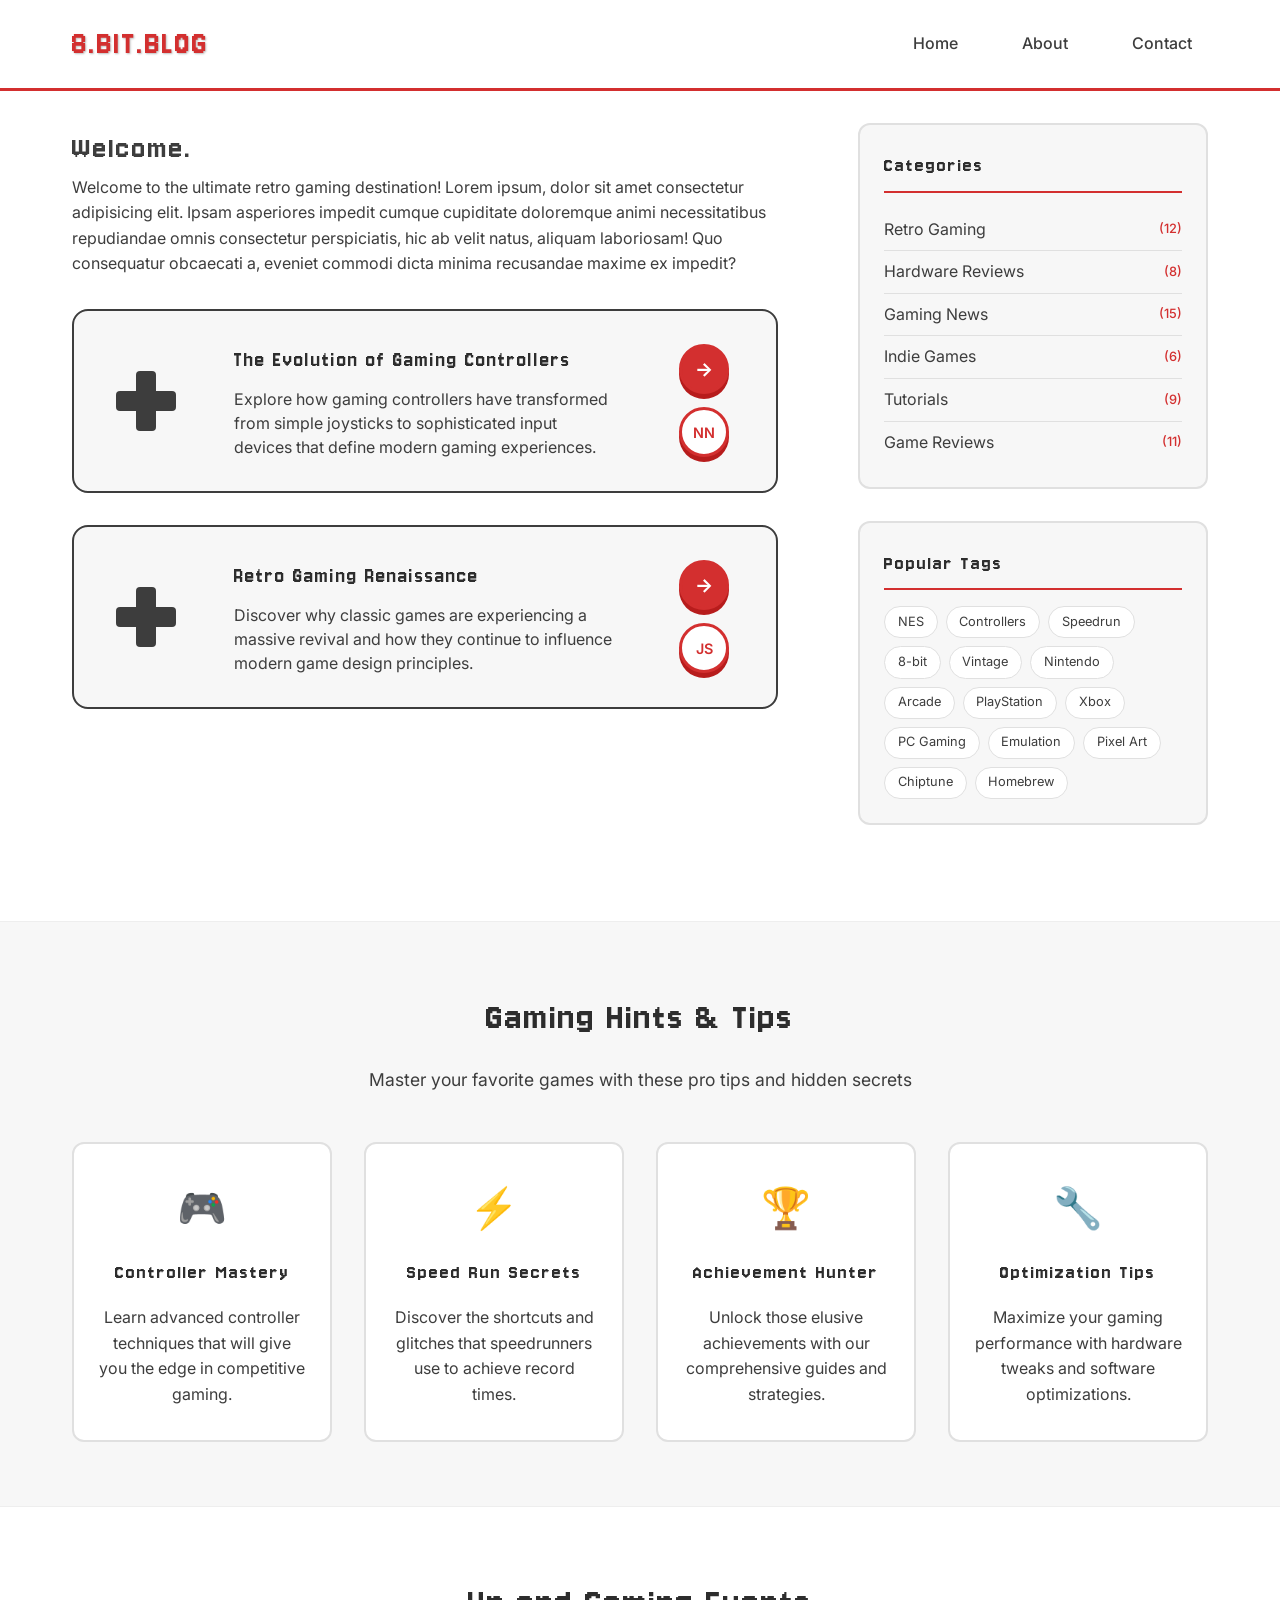
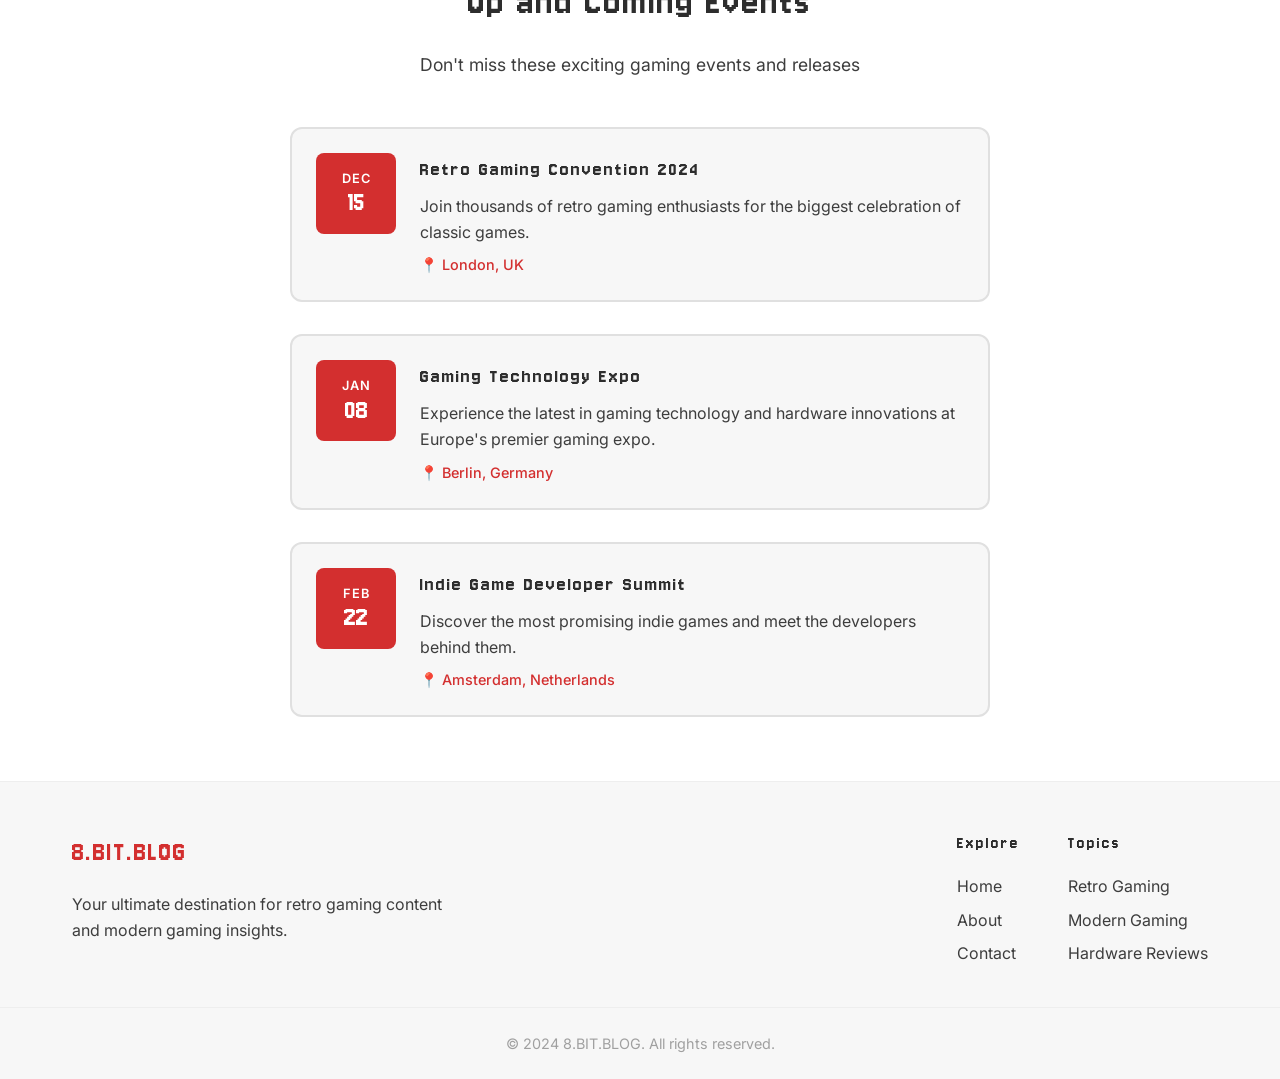
==== index.html @ 05df4719 "add initial website structure and pages" ====
<html lang="en">
  <head>
    <meta charset="UTF-8" />
    <meta name="viewport" content="width=device-width, initial-scale=1.0" />
    <title>8.BIT.BLOG - Nostalgic Gaming Experience</title>
    <link rel="stylesheet" href="assets/styles.css" />
  </head>
  <body>
    <nav class="navbar">
      <div class="nav-container">
        <a href="index.html" class="nav-logo">8.BIT.BLOG</a>
        <ul class="nav-links">
          <li><a href="index.html">Home</a></li>
          <li><a href="about.html">About</a></li>
          <li><a href="contact.html">Contact</a></li>
        </ul>
      </div>
    </nav>

    <div class="content">
      <div class="main-layout">
        <!-- Left Column - Blog Content -->
        <div class="blog-section">
          <h1>Welcome.</h1>
          <p>
            Welcome to the ultimate retro gaming destination! Lorem ipsum, dolor
            sit amet consectetur adipisicing elit. Ipsam asperiores impedit
            cumque cupiditate doloremque animi necessitatibus repudiandae omnis
            consectetur perspiciatis, hic ab velit natus, aliquam laboriosam!
            Quo consequatur obcaecati a, eveniet commodi dicta minima recusandae
            maxime ex impedit?
          </p>

          <!-- NES Gamepad Card Template -->
          <div class="gamepad-card">
            <div class="card-left">
              <div class="dpad">
                <div class="dpad-vertical"></div>
                <div class="dpad-horizontal"></div>
              </div>
            </div>

            <div class="card-content">
              <h3>The Evolution of Gaming Controllers</h3>
              <p>
                Explore how gaming controllers have transformed from simple
                joysticks to sophisticated input devices that define modern
                gaming experiences.
              </p>
            </div>

            <div class="card-right">
              <div class="action-buttons">
                <button class="action-btn read-more" title="Read More">
                  <span class="arrow">→</span>
                </button>
                <button class="action-btn author-btn" title="Author">
                  <span class="initials">NN</span>
                </button>
              </div>
            </div>
          </div>

          <!-- Second Card -->
          <div class="gamepad-card">
            <div class="card-left">
              <div class="dpad">
                <div class="dpad-vertical"></div>
                <div class="dpad-horizontal"></div>
              </div>
            </div>

            <div class="card-content">
              <h3>Retro Gaming Renaissance</h3>
              <p>
                Discover why classic games are experiencing a massive revival
                and how they continue to influence modern game design
                principles.
              </p>
            </div>

            <div class="card-right">
              <div class="action-buttons">
                <button class="action-btn read-more" title="Read More">
                  <span class="arrow">→</span>
                </button>
                <button class="action-btn author-btn" title="Author">
                  <span class="initials">JS</span>
                </button>
              </div>
            </div>
          </div>
        </div>
        <!-- End of Left Column -->

        <!-- Right Column - Tags and Categories -->
        <div class="sidebar-section">
          <!-- Categories -->
          <div class="sidebar-widget">
            <h3>Categories</h3>
            <ul class="category-list">
              <li><a href="#" class="category-item">Retro Gaming <span class="count">(12)</span></a></li>
              <li><a href="#" class="category-item">Hardware Reviews <span class="count">(8)</span></a></li>
              <li><a href="#" class="category-item">Gaming News <span class="count">(15)</span></a></li>
              <li><a href="#" class="category-item">Indie Games <span class="count">(6)</span></a></li>
              <li><a href="#" class="category-item">Tutorials <span class="count">(9)</span></a></li>
              <li><a href="#" class="category-item">Game Reviews <span class="count">(11)</span></a></li>
            </ul>
          </div>

          <!-- Tags -->
          <div class="sidebar-widget">
            <h3>Popular Tags</h3>
            <div class="tag-cloud">
              <a href="#" class="tag">NES</a>
              <a href="#" class="tag">Controllers</a>
              <a href="#" class="tag">Speedrun</a>
              <a href="#" class="tag">8-bit</a>
              <a href="#" class="tag">Vintage</a>
              <a href="#" class="tag">Nintendo</a>
              <a href="#" class="tag">Arcade</a>
              <a href="#" class="tag">PlayStation</a>
              <a href="#" class="tag">Xbox</a>
              <a href="#" class="tag">PC Gaming</a>
              <a href="#" class="tag">Emulation</a>
              <a href="#" class="tag">Pixel Art</a>
              <a href="#" class="tag">Chiptune</a>
              <a href="#" class="tag">Homebrew</a>
            </div>
          </div>

        </div>
      </div>
    </div>

    <!-- Gaming Hints Section - Full Width -->
    <div class="hints-section">
      <div class="hints-container">
        <h2>Gaming Hints & Tips</h2>
        <p class="hints-subtitle">
          Master your favorite games with these pro tips and hidden secrets
        </p>

        <div class="hints-grid">
          <div class="hint-card">
            <div class="hint-icon">🎮</div>
            <h3>Controller Mastery</h3>
            <p>
              Learn advanced controller techniques that will give you the edge
              in competitive gaming.
            </p>
          </div>

          <div class="hint-card">
            <div class="hint-icon">⚡</div>
            <h3>Speed Run Secrets</h3>
            <p>
              Discover the shortcuts and glitches that speedrunners use to
              achieve record times.
            </p>
          </div>

          <div class="hint-card">
            <div class="hint-icon">🏆</div>
            <h3>Achievement Hunter</h3>
            <p>
              Unlock those elusive achievements with our comprehensive guides
              and strategies.
            </p>
          </div>

          <div class="hint-card">
            <div class="hint-icon">🔧</div>
            <h3>Optimization Tips</h3>
            <p>
              Maximize your gaming performance with hardware tweaks and software
              optimizations.
            </p>
          </div>
        </div>
      </div>
    </div>

    <!-- Up and Coming Events Section -->
    <div class="events-section">
      <div class="events-container">
        <h2>Up and Coming Events</h2>
        <p class="events-subtitle">Don't miss these exciting gaming events and releases</p>
        
        <div class="events-timeline">
          <div class="event-item">
            <div class="event-date">
              <span class="month">DEC</span>
              <span class="day">15</span>
            </div>
            <div class="event-content">
              <h3>Retro Gaming Convention 2024</h3>
              <p>Join thousands of retro gaming enthusiasts for the biggest celebration of classic games.</p>
              <span class="event-location">📍 London, UK</span>
            </div>
          </div>
          
          <div class="event-item">
            <div class="event-date">
              <span class="month">JAN</span>
              <span class="day">08</span>
            </div>
            <div class="event-content">
              <h3>Gaming Technology Expo</h3>
              <p>Experience the latest in gaming technology and hardware innovations at Europe's premier gaming expo.</p>
              <span class="event-location">📍 Berlin, Germany</span>
            </div>
          </div>
          
          <div class="event-item">
            <div class="event-date">
              <span class="month">FEB</span>
              <span class="day">22</span>
            </div>
            <div class="event-content">
              <h3>Indie Game Developer Summit</h3>
              <p>Discover the most promising indie games and meet the developers behind them.</p>
              <span class="event-location">📍 Amsterdam, Netherlands</span>
            </div>
          </div>
        </div>
      </div>
    </div>

    <footer class="footer">
      <div class="footer-container">
        <div class="footer-brand">
          <h3>8.BIT.BLOG</h3>
          <p>
            Your ultimate destination for retro gaming content and modern gaming
            insights.
          </p>
        </div>

        <div class="footer-links">
          <div class="footer-section">
            <h4>Explore</h4>
            <ul>
              <li><a href="index.html">Home</a></li>
              <li><a href="about.html">About</a></li>
              <li><a href="contact.html">Contact</a></li>
            </ul>
          </div>

          <div class="footer-section">
            <h4>Topics</h4>
            <ul>
              <li><a href="#">Retro Gaming</a></li>
              <li><a href="#">Modern Gaming</a></li>
              <li><a href="#">Hardware Reviews</a></li>
            </ul>
          </div>
        </div>
      </div>

      <div class="footer-bottom">
        <p>&copy; 2024 8.BIT.BLOG. All rights reserved.</p>
      </div>
    </footer>
  </body>
</html>
---- assets/styles.css ----
/* Import fonts from Google Fonts */
@import url("https://fonts.googleapis.com/css2?family=Jersey+10&family=Inter:wght@300;400;500;600&display=swap");

/* Retro Gaming Color Scheme - Inspired by classic NES gamepad */
:root {
  --retro-dark: #2d2d2d;
  --retro-grey: #3d3d3d;
  --retro-light: #f7f7f7;
  --retro-red: #d32f2f;
  --retro-white: #ffffff;
  --retro-shadow: rgba(42, 42, 42, 0.3);
  --retro-letter-spacing: 2px;
}

/* Global styles */
* {
  margin: 0;
  padding: 0;
  box-sizing: border-box;
}
body {
  font-family: "Inter", sans-serif;
  background: var(--retro-white);
  min-height: 100vh;
  color: var(--retro-grey);
  line-height: 1.6;
}
/* Headings */
h1,
h2,
h3,
h4,
h5,
h6 {
  font-weight: normal;
  font-family: "Jersey 10", cursive;
  letter-spacing: var(--retro-letter-spacing);
}

/* Navbar styling */
.navbar {
  background: var(--retro-white);
  border-bottom: 3px solid var(--retro-red);
}

.nav-container {
  max-width: 1200px;
  margin: 0 auto;
  display: flex;
  justify-content: space-between;
  align-items: center;
  padding: 1rem 2rem;
}

.nav-logo {
  font-size: 2.2rem;
  color: var(--retro-red);
  text-decoration: none;
  text-shadow: 1px 1px 2px var(--retro-shadow);
  font-weight: normal;
  font-family: "Jersey 10", cursive;
  letter-spacing: var(--retro-letter-spacing);
}

.nav-links {
  display: flex;
  list-style: none;
  gap: 2rem;
}

.nav-links a {
  color: var(--retro-grey);
  text-decoration: none;
  font-family: "Inter", sans-serif;
  font-weight: 500;
  padding: 0.5rem 1rem;
  transition: all 0.1s ease;
}

.nav-links a:hover {
  color: var(--retro-red);
}

/* Main title styling */
.main-title {
  text-align: center;
  padding: 3rem 2rem;
  background: rgba(255, 255, 255, 0.1);
  margin: 2rem auto;
  max-width: 800px;
  border-radius: 12px;
  border: 3px solid var(--retro-dark);
  box-shadow: 0 8px 16px var(--retro-shadow);
}

.main-title h1 {
  font-size: 3.5rem;
  color: var(--retro-white);
  text-shadow: 3px 3px 0px var(--retro-red);
  margin-bottom: 1rem;
  font-family: "Jersey 10", cursive;
  letter-spacing: 2px;
}

.main-title .subtitle {
  font-size: 1.2rem;
  color: var(--retro-light);
  font-weight: 500;
  text-transform: uppercase;
  letter-spacing: 1px;
}

/* Content area styling */
.content {
  max-width: 1200px;
  margin: 0 auto;
  padding: 2rem;
}

.content p {
  font-family: "Inter", sans-serif;
  font-weight: 400;
  margin-bottom: 1rem;
}

/* Main Layout - Two Column */
.main-layout {
  display: grid;
  grid-template-columns: 1fr 350px;
  gap: 5rem;
  align-items: start;
}

.blog-section {
  min-width: 0; /* Prevents grid overflow */
}

/* Sidebar Section */
.sidebar-section {
  display: flex;
  flex-direction: column;
  gap: 2rem;
}

.sidebar-widget {
  background: var(--retro-light);
  border: 2px solid #e0e0e0;
  border-radius: 12px;
  padding: 1.5rem;
}

.sidebar-widget h3 {
  color: var(--retro-dark);
  margin-bottom: 1rem;
  font-size: 1.3rem;
  border-bottom: 2px solid var(--retro-red);
  padding-bottom: 0.5rem;
}

/* Categories */
.category-list {
  list-style: none;
  padding: 0;
  margin: 0;
}

.category-list li {
  border-bottom: 1px solid #e0e0e0;
  padding: 0.5rem 0;
}

.category-list li:last-child {
  border-bottom: none;
}

.category-item {
  font-family: 'Inter', sans-serif;
  color: var(--retro-grey);
  text-decoration: none;
  display: flex;
  justify-content: space-between;
  align-items: center;
  transition: color 0.2s ease;
}

.category-item:hover {
  color: var(--retro-red);
}

.count {
  font-size: 0.8rem;
  color: var(--retro-red);
  font-weight: 500;
}

/* Tag Cloud */
.tag-cloud {
  display: flex;
  flex-wrap: wrap;
  gap: 0.5rem;
}

.tag {
  font-family: 'Inter', sans-serif;
  background: var(--retro-white);
  color: var(--retro-grey);
  padding: 0.3rem 0.8rem;
  border-radius: 20px;
  text-decoration: none;
  font-size: 0.8rem;
  border: 1px solid #e0e0e0;
  transition: all 0.2s ease;
}

.tag:hover {
  background: var(--retro-red);
  color: var(--retro-white);
  border-color: var(--retro-red);
}


/* About Page Specific Styles */
.about-topics {
  margin: 2rem 0;
}

.topic-item {
  background: var(--retro-light);
  border: 2px solid #e0e0e0;
  border-radius: 12px;
  padding: 1.5rem;
  margin-bottom: 1rem;
  transition: all 0.3s ease;
}

.topic-item:hover {
  border-color: var(--retro-red);
  transform: translateY(-2px);
  box-shadow: 0 4px 12px rgba(0, 0, 0, 0.1);
}

.topic-item h3 {
  color: var(--retro-dark);
  margin-bottom: 0.5rem;
  font-size: 1.2rem;
}

.topic-item p {
  font-family: 'Inter', sans-serif;
  color: var(--retro-grey);
  line-height: 1.6;
  margin: 0;
}

/* Contact Form Styles */
.contact-form-section {
  margin: 2rem 0;
  background: var(--retro-light);
  border: 2px solid #e0e0e0;
  border-radius: 12px;
  padding: 2rem;
}

.contact-form-section h2 {
  margin-bottom: 1.5rem;
  color: var(--retro-dark);
}

.contact-form {
  display: flex;
  flex-direction: column;
  gap: 1.5rem;
}

.form-row {
  display: grid;
  grid-template-columns: 1fr 1fr;
  gap: 1rem;
}

.form-group {
  display: flex;
  flex-direction: column;
}

.form-group label {
  font-family: 'Inter', sans-serif;
  color: var(--retro-dark);
  font-weight: 500;
  margin-bottom: 0.5rem;
  font-size: 0.9rem;
}

.form-group input,
.form-group select,
.form-group textarea {
  font-family: 'Inter', sans-serif;
  padding: 0.8rem;
  border: 2px solid #e0e0e0;
  border-radius: 6px;
  font-size: 0.9rem;
  transition: border-color 0.2s ease;
  background: var(--retro-white);
}

.form-group input:focus,
.form-group select:focus,
.form-group textarea:focus {
  outline: none;
  border-color: var(--retro-red);
}

.form-group textarea {
  resize: vertical;
  min-height: 120px;
}

.checkbox-group {
  flex-direction: row;
  align-items: center;
  gap: 0.5rem;
}

.checkbox-label {
  display: flex;
  align-items: center;
  gap: 0.5rem;
  cursor: pointer;
  font-size: 0.9rem;
}

.checkbox-label input[type="checkbox"] {
  width: 18px;
  height: 18px;
  margin: 0;
}

.contact-submit-btn {
  background: var(--retro-red);
  color: var(--retro-white);
  padding: 1rem 2rem;
  border: none;
  border-radius: 6px;
  font-family: 'Inter', sans-serif;
  font-weight: 600;
  font-size: 1rem;
  cursor: pointer;
  transition: all 0.2s ease;
  align-self: flex-start;
  box-shadow: 0 4px 0 #b71c1c;
}

.contact-submit-btn:hover {
  transform: translateY(-2px);
  box-shadow: 0 6px 0 #b71c1c;
}

.contact-submit-btn:active {
  transform: translateY(2px);
  box-shadow: 0 2px 0 #b71c1c;
}

.contact-link {
  color: var(--retro-red);
  text-decoration: none;
  font-weight: 500;
  font-family: 'Inter', sans-serif;
  font-size: 0.9rem;
  margin-top: 0.5rem;
  display: inline-block;
}

.contact-link:hover {
  text-decoration: underline;
}

/* NES Gamepad Card Styling */
.gamepad-card {
  display: flex;
  align-items: center;
  background: var(--retro-light);
  border: 2px solid var(--retro-grey);
  border-radius: 16px;
  padding: 2rem;
  margin: 2rem 0;
  gap: 2rem;
  max-width: 800px;
}

/* Left side - D-Pad */
.card-left {
  flex: 0 0 80px;
  display: flex;
  justify-content: center;
  align-items: center;
}

.dpad {
  position: relative;
  width: 60px;
  height: 60px;
}

.dpad-horizontal,
.dpad-vertical {
  background: var(--retro-grey);
  position: absolute;
  border-radius: 4px;
}

.dpad-horizontal {
  width: 60px;
  height: 20px;
  top: 50%;
  left: 0;
  transform: translateY(-50%);
}

.dpad-vertical {
  width: 20px;
  height: 60px;
  left: 50%;
  top: 0;
  transform: translateX(-50%);
}

/* Center content */
.card-content {
  flex: 1;
  padding: 0 1rem;
}

.card-content h3 {
  color: var(--retro-dark);
  margin-bottom: 0.5rem;
  font-size: 1.4rem;
}

.card-content p {
  color: var(--retro-grey);
  margin: 0;
  line-height: 1.5;
}

/* Right side - Action buttons */
.card-right {
  flex: 0 0 80px;
  display: flex;
  justify-content: center;
  align-items: center;
}

.action-buttons {
  display: flex;
  flex-direction: column;
  gap: 0.8rem;
}

.action-btn {
  width: 50px;
  height: 50px;
  border-radius: 50%;
  border: 3px solid var(--retro-red);
  background: var(--retro-red);
  color: var(--retro-white);
  font-family: "Inter", sans-serif;
  font-weight: 600;
  cursor: pointer;
  transition: all 0.2s ease;
  display: flex;
  align-items: center;
  justify-content: center;
  box-shadow: 0 5px 0 #b71c1c;
}

.action-btn:active {
  transform: translateY(3px);
  box-shadow: 0 2px 0 #b71c1c;
}

.action-btn .arrow {
  font-size: 1.2rem;
  font-weight: bold;
}

.action-btn .initials {
  font-size: 0.9rem;
  font-weight: 600;
}

/* Author button styling */
.author-btn {
  background: var(--retro-white);
  color: var(--retro-red);
  border: 3px solid var(--retro-red);
  box-shadow: 0 5px 0 #b71c1c;
}

.author-btn:hover {
  background: var(--retro-red);
  color: var(--retro-white);
}

/* Gaming Hints Section */
.hints-section {
  background: var(--retro-light);
  border-top: 1px solid #eee;
  border-bottom: 1px solid #eee;
  margin-top: 4rem;
  padding: 4rem 0;
}

.hints-container {
  max-width: 1200px;
  margin: 0 auto;
  padding: 0 2rem;
  text-align: center;
}

.hints-section h2 {
  color: var(--retro-dark);
  font-size: 2.5rem;
  margin-bottom: 1rem;
}

.hints-subtitle {
  font-family: "Inter", sans-serif;
  color: var(--retro-grey);
  font-size: 1.1rem;
  margin-bottom: 3rem;
  max-width: 600px;
  margin-left: auto;
  margin-right: auto;
}

.hints-grid {
  display: grid;
  grid-template-columns: repeat(auto-fit, minmax(250px, 1fr));
  gap: 2rem;
  margin-top: 3rem;
}

.hint-card {
  background: var(--retro-white);
  border: 2px solid #e0e0e0;
  border-radius: 12px;
  padding: 2rem 1.5rem;
  text-align: center;
  transition: all 0.3s ease;
  cursor: pointer;
}

.hint-card:hover {
  border-color: var(--retro-red);
  transform: translateY(-4px);
  box-shadow: 0 8px 24px rgba(0, 0, 0, 0.1);
}

.hint-icon {
  font-size: 2.5rem;
  margin-bottom: 1rem;
  display: block;
}

.hint-card h3 {
  color: var(--retro-dark);
  margin-bottom: 1rem;
  font-size: 1.3rem;
}

.hint-card p {
  font-family: "Inter", sans-serif;
  color: var(--retro-grey);
  line-height: 1.6;
  margin: 0;
}

/* Events Section */
.events-section {
  background: var(--retro-white);
  padding: 4rem 0;
}

.events-container {
  max-width: 1200px;
  margin: 0 auto;
  padding: 0 2rem;
  text-align: center;
}

.events-section h2 {
  color: var(--retro-dark);
  font-size: 2.5rem;
  margin-bottom: 1rem;
}

.events-subtitle {
  font-family: 'Inter', sans-serif;
  color: var(--retro-grey);
  font-size: 1.1rem;
  margin-bottom: 3rem;
  max-width: 600px;
  margin-left: auto;
  margin-right: auto;
}

.events-timeline {
  display: flex;
  flex-direction: column;
  gap: 2rem;
  max-width: 700px;
  margin: 0 auto;
  text-align: left;
}

.event-item {
  display: flex;
  gap: 1.5rem;
  align-items: flex-start;
  padding: 1.5rem;
  background: var(--retro-light);
  border-radius: 12px;
  border: 2px solid #e0e0e0;
  transition: all 0.3s ease;
}

.event-item:hover {
  border-color: var(--retro-red);
  transform: translateY(-2px);
  box-shadow: 0 8px 24px rgba(0, 0, 0, 0.1);
}

.event-date {
  flex: 0 0 80px;
  text-align: center;
  background: var(--retro-red);
  color: var(--retro-white);
  border-radius: 8px;
  padding: 1rem 0.5rem;
  display: flex;
  flex-direction: column;
  justify-content: center;
}

.event-date .month {
  font-family: 'Inter', sans-serif;
  font-size: 0.8rem;
  font-weight: 600;
  text-transform: uppercase;
  letter-spacing: 1px;
}

.event-date .day {
  font-family: 'Jersey 10', cursive;
  font-size: 1.8rem;
  font-weight: normal;
  line-height: 1;
}

.event-content {
  flex: 1;
}

.event-content h3 {
  color: var(--retro-dark);
  margin-bottom: 0.5rem;
  font-size: 1.3rem;
}

.event-content p {
  font-family: 'Inter', sans-serif;
  color: var(--retro-grey);
  line-height: 1.6;
  margin-bottom: 0.5rem;
}

.event-location {
  font-family: 'Inter', sans-serif;
  color: var(--retro-red);
  font-size: 0.9rem;
  font-weight: 500;
}

/* Footer Styling */
.footer {
  border-top: 1px solid #eee;
  background: var(--retro-light);
  color: var(--retro-dark);
  margin-top: 0;
}

.footer-container {
  max-width: 1200px;
  margin: 0 auto;
  padding: 3rem 2rem 2rem;
  display: grid;
  grid-template-columns: 1fr 1fr;
  gap: 3rem;
  align-items: start;
}

.footer-brand h3 {
  color: var(--retro-red);
  margin-bottom: 1rem;
  font-size: 1.8rem;
}

.footer-brand p {
  font-family: "Inter", sans-serif;
  color: var(--retro-grey);
  line-height: 1.6;
  max-width: 400px;
}

.footer-links {
  display: flex;
  gap: 3rem;
  justify-content: flex-end;
}

.footer-section h4 {
  color: var(--retro-dark);
  margin-bottom: 1rem;
  font-size: 1.1rem;
}

.footer-section ul {
  list-style: none;
  padding: 0;
}

.footer-section li {
  margin-bottom: 0.5rem;
}

.footer-section a {
  color: var(--retro-grey);
  text-decoration: none;
  font-family: "Inter", sans-serif;
  font-weight: 400;
  transition: color 0.2s ease;
}

.footer-section a:hover {
  color: var(--retro-red);
}

.footer-bottom {
  border-top: 1px solid #eee;
  padding: 1.5rem 2rem;
  text-align: center;
}

.footer-bottom p {
  font-family: "Inter", sans-serif;
  color: #a0a0a0;
  margin: 0;
  font-size: 0.9rem;
}

/* Responsive design */
@media (max-width: 768px) {
  .nav-container {
    flex-direction: column;
    gap: 1rem;
  }

  .nav-links {
    gap: 1rem;
  }

  .main-title h1 {
    font-size: 2.5rem;
  }

  .navbar {
    padding: 1rem;
  }

  /* Responsive main layout */
  .main-layout {
    grid-template-columns: 1fr;
    gap: 2rem;
  }

  .sidebar-section {
    order: -1; /* Move sidebar above blog content on mobile */
  }

  .sidebar-widget {
    padding: 1rem;
  }

  .tag-cloud {
    gap: 0.3rem;
  }

  .tag {
    font-size: 0.75rem;
    padding: 0.25rem 0.6rem;
  }

  /* Responsive contact form */
  .contact-form-section {
    padding: 1.5rem;
  }

  .form-row {
    grid-template-columns: 1fr;
    gap: 0;
  }

  /* Responsive gamepad card */
  .gamepad-card {
    flex-direction: column;
    text-align: center;
    padding: 1.5rem;
    gap: 1.5rem;
  }

  .card-left,
  .card-right {
    flex: none;
  }

  .action-buttons {
    flex-direction: row;
    justify-content: center;
    gap: 1rem;
  }

  .dpad {
    width: 50px;
    height: 50px;
  }

  .dpad-horizontal {
    width: 50px;
    height: 16px;
  }

  .dpad-vertical {
    width: 16px;
    height: 50px;
  }

  /* Responsive hints section */
  .hints-section {
    padding: 3rem 0;
  }

  .hints-container {
    padding: 0 1rem;
  }

  .hints-section h2 {
    font-size: 2rem;
  }

  .hints-grid {
    grid-template-columns: 1fr;
    gap: 1.5rem;
  }

  .hint-card {
    padding: 1.5rem;
  }

  /* Responsive events section */
  .events-section {
    padding: 3rem 0;
  }

  .events-container {
    padding: 0 1rem;
  }

  .events-section h2 {
    font-size: 2rem;
  }

  .events-timeline {
    max-width: 100%;
  }

  .event-item {
    padding: 1.2rem;
    gap: 1rem;
  }

  .event-date {
    flex: 0 0 70px;
    padding: 0.8rem 0.5rem;
  }

  .event-date .day {
    font-size: 1.5rem;
  }

  /* Responsive footer */
  .footer-container {
    grid-template-columns: 1fr;
    gap: 2rem;
    padding: 2rem 1rem 1.5rem;
  }

  .footer-links {
    justify-content: flex-start;
    gap: 2rem;
  }

  .footer-bottom {
    padding: 1rem;
  }
}
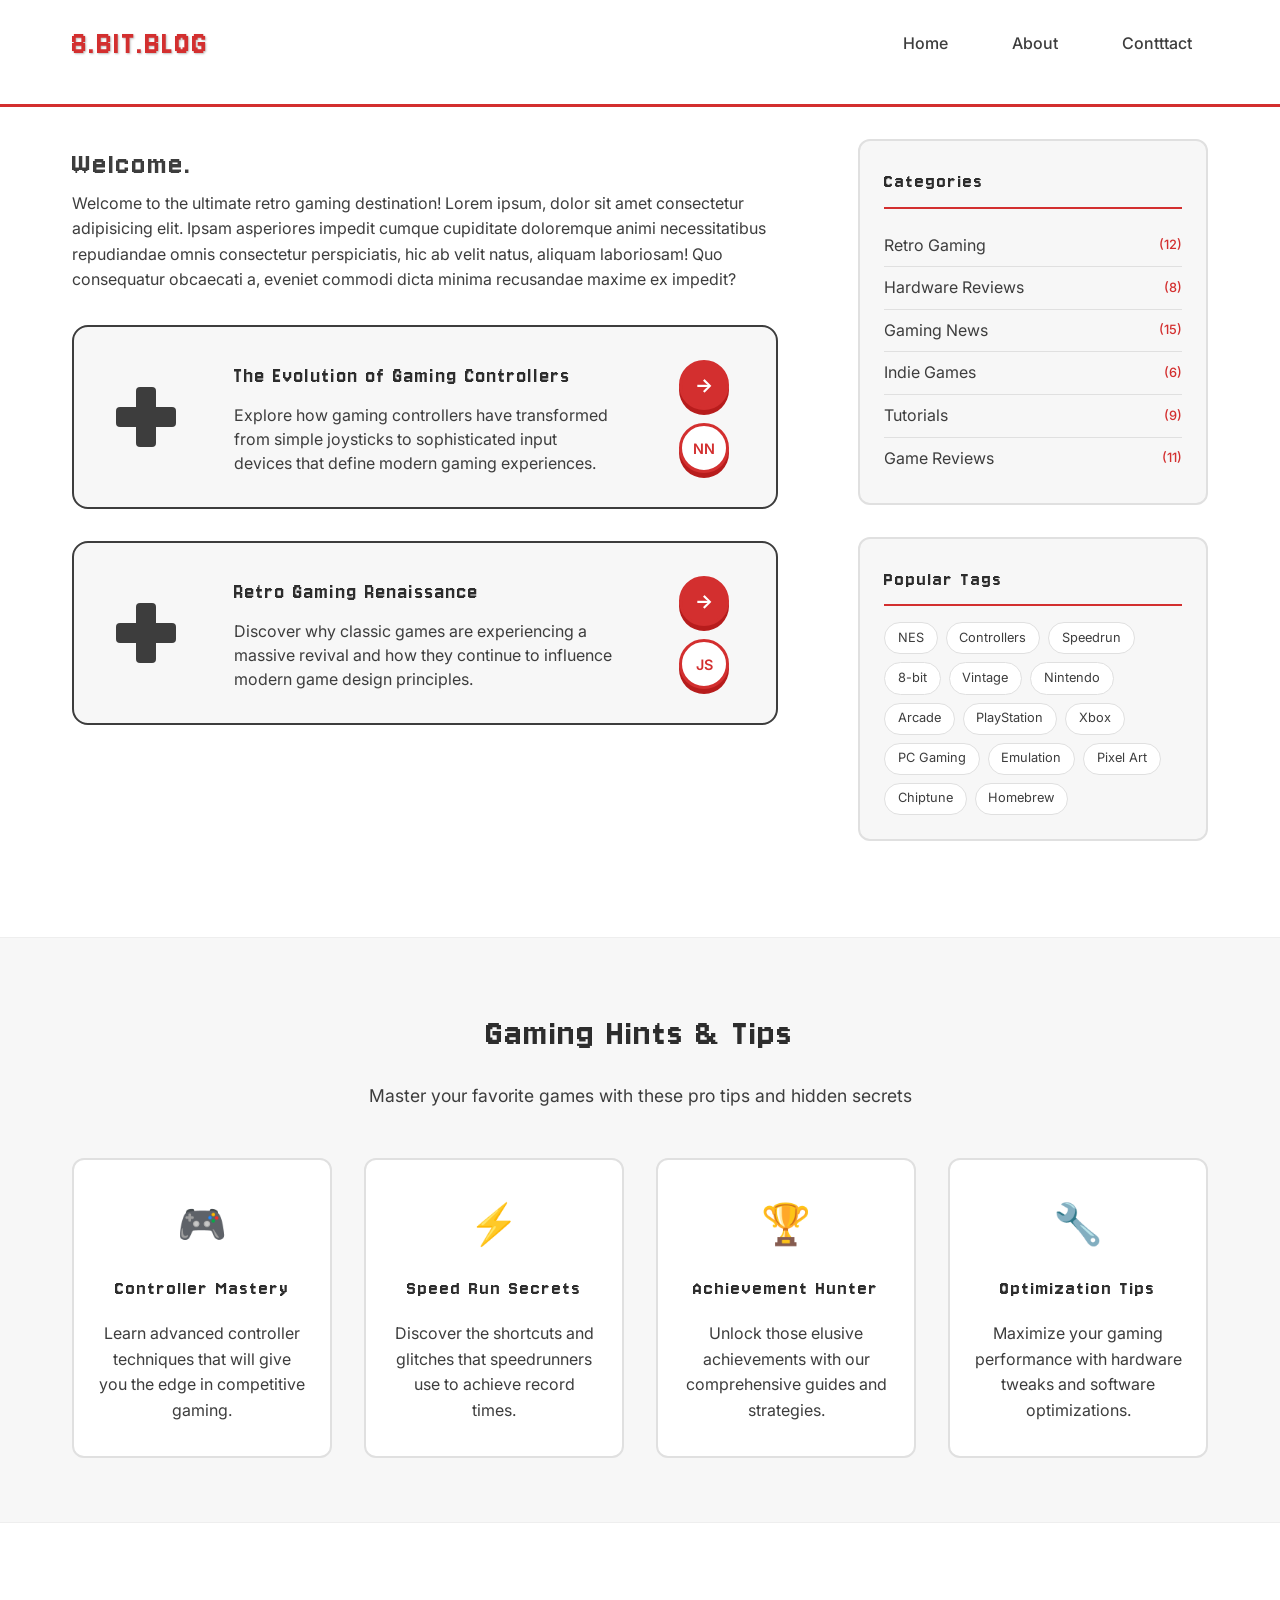
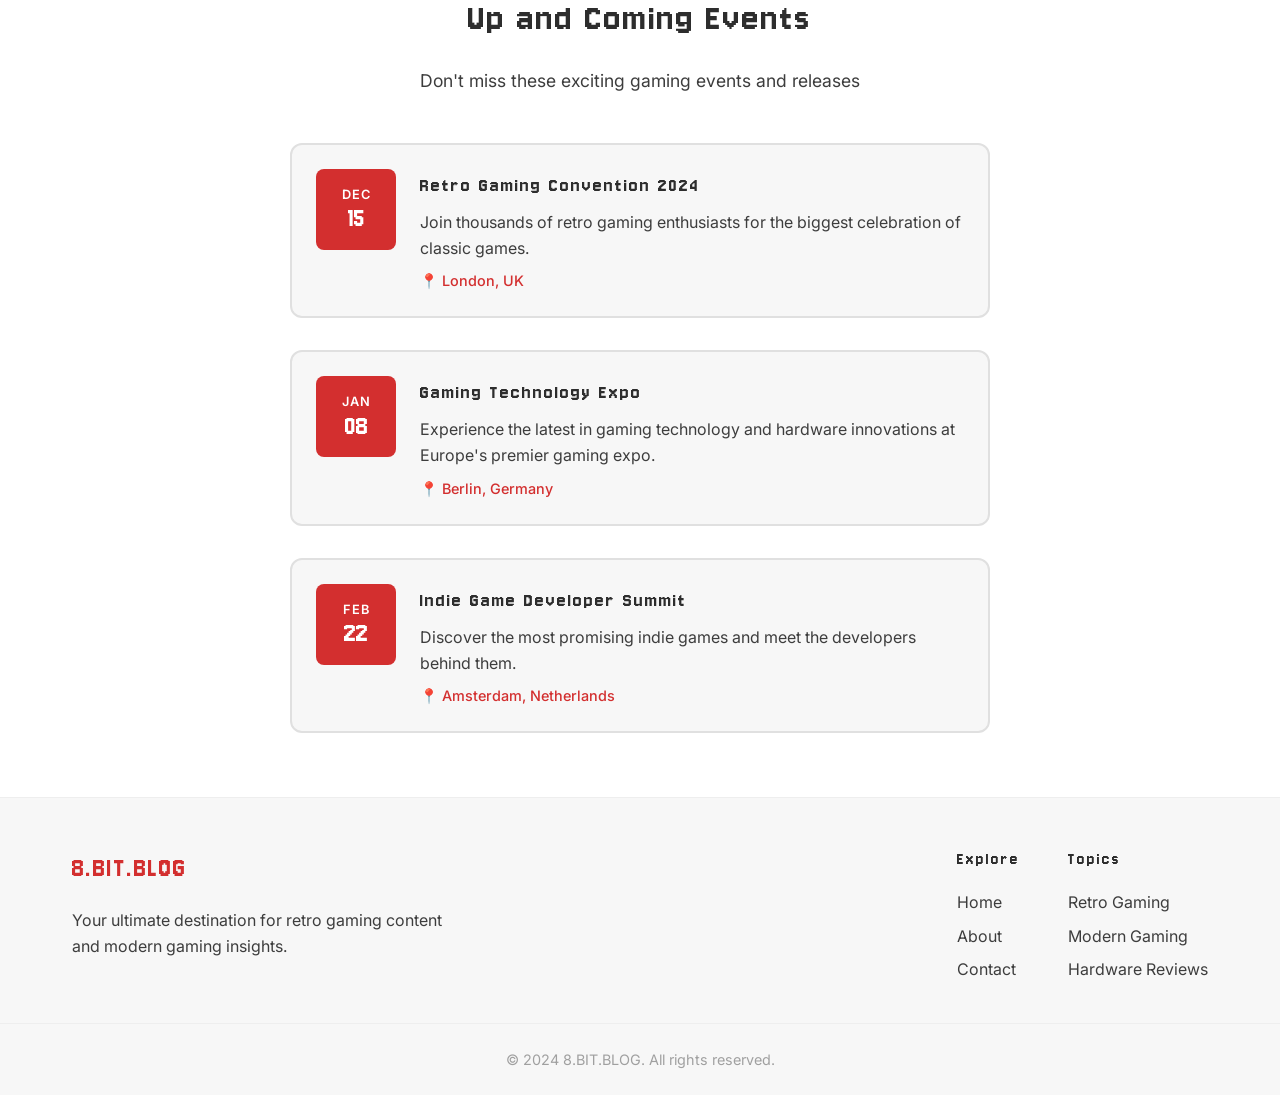
==== commit c8a25ef9: "refine previous commits" ====
--- a/index.html
+++ b/index.html
@@ -12,7 +12,7 @@
         <ul class="nav-links">
           <li><a href="index.html">Home</a></li>
           <li><a href="about.html">About</a></li>
-          <li><a href="contact.html">Contact</a></li>
+          <li><a href="contact.html">Contttact</a></li>
         </ul>
       </div>
     </nav>
--- a/assets/styles.css
+++ b/assets/styles.css
@@ -41,6 +41,7 @@
 .navbar {
   background: var(--retro-white);
   border-bottom: 3px solid var(--retro-red);
+  padding-bottom: 1rem;
 }
 
 .nav-container {
@@ -906,7 +907,7 @@
 
   .footer-links {
     justify-content: flex-start;
-    gap: 2rem;
+    gap: 4rem;
   }
 
   .footer-bottom {
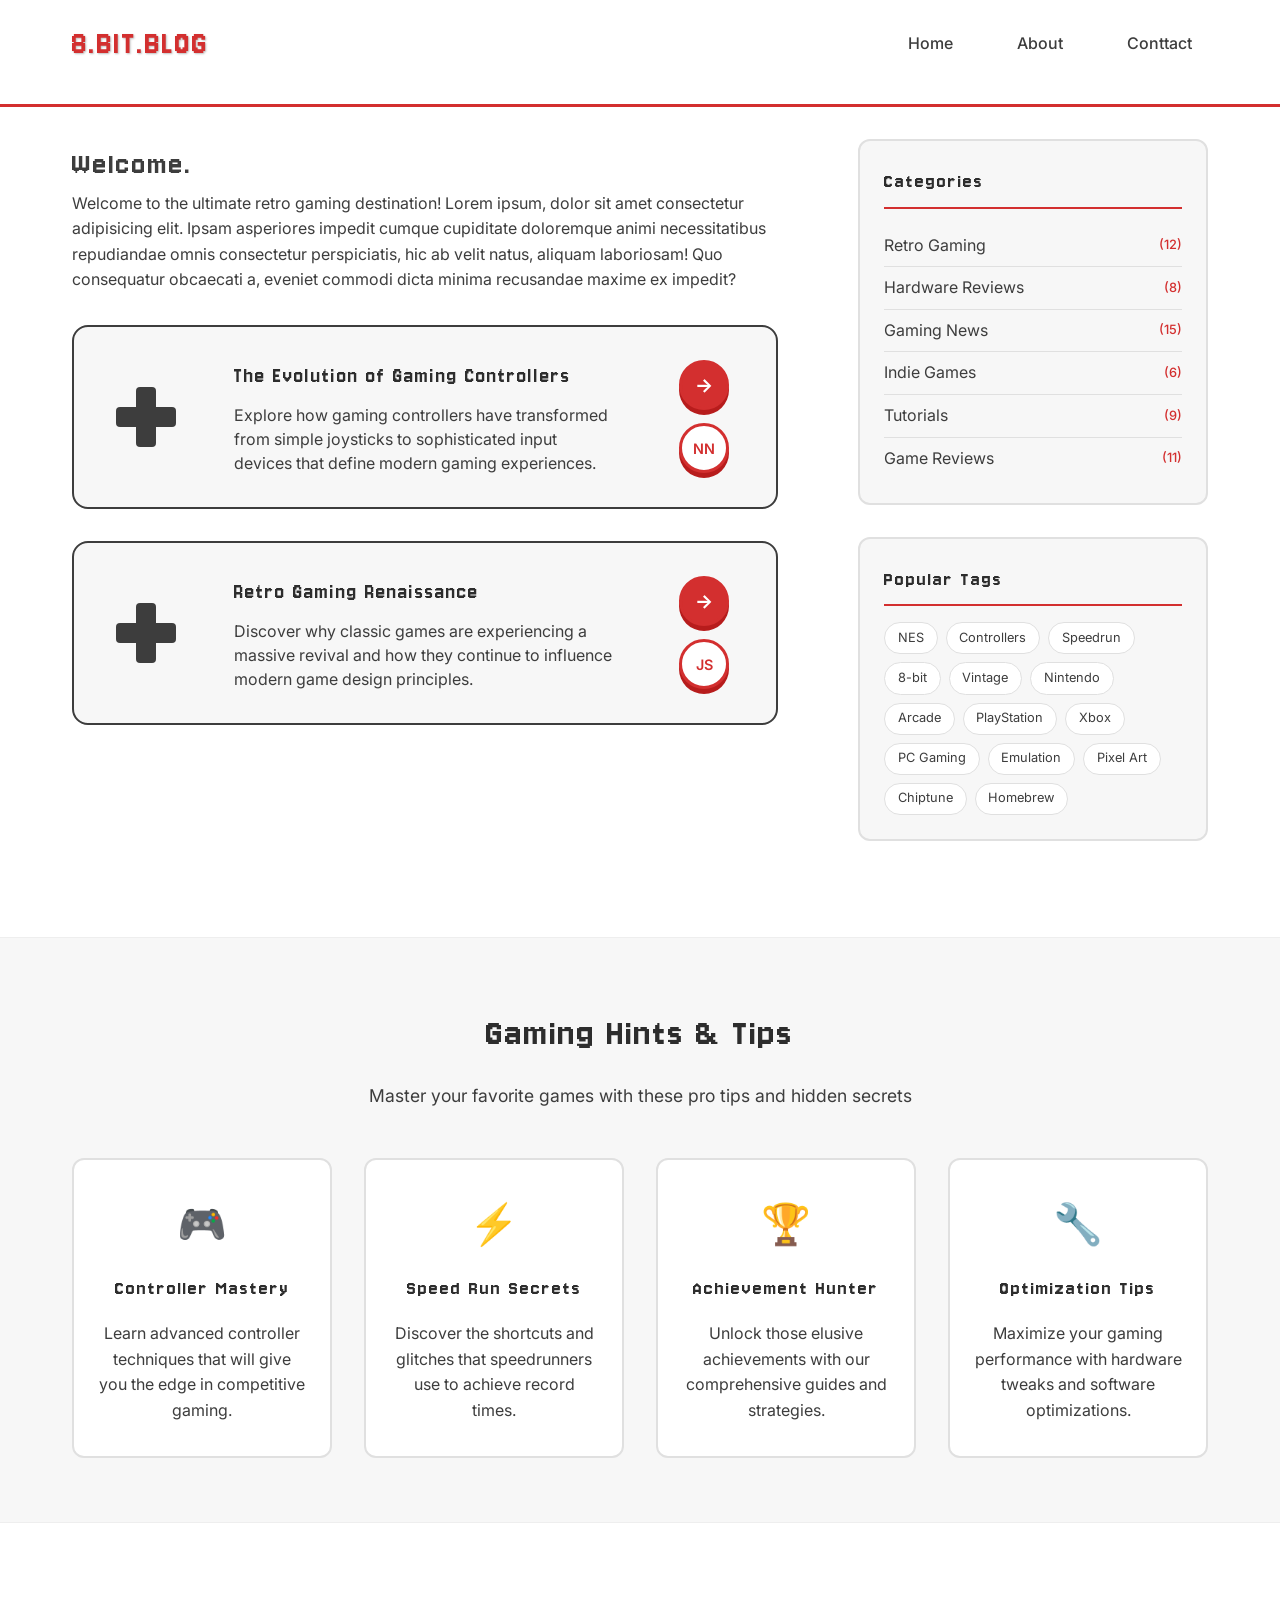
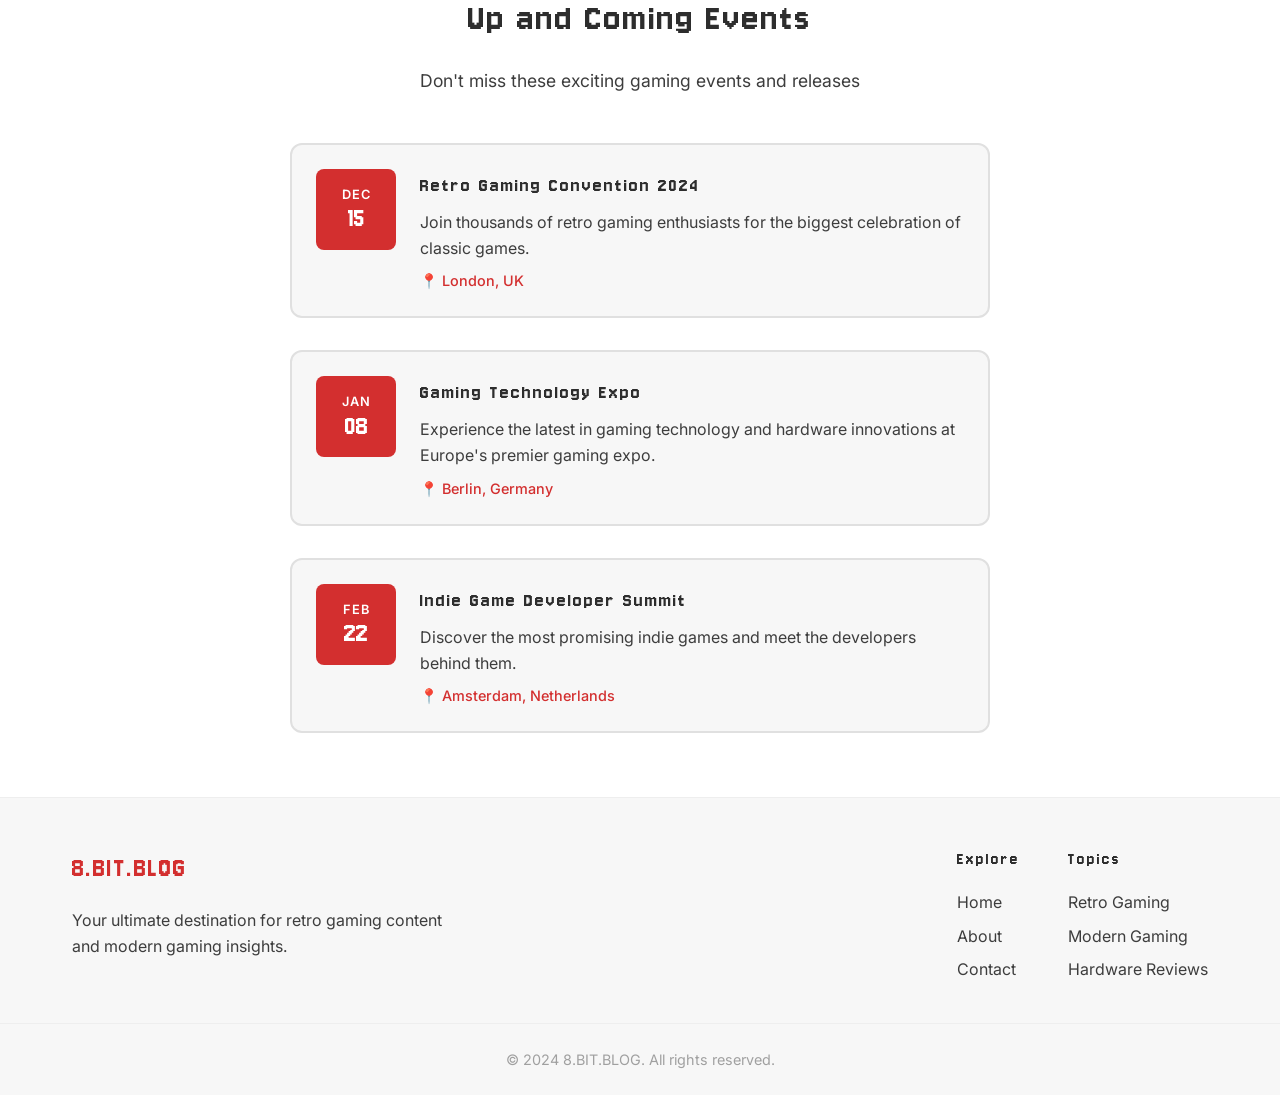
==== commit 3f7df361: "add newsletter html form" ====
--- a/index.html
+++ b/index.html
@@ -2,7 +2,7 @@
   <head>
     <meta charset="UTF-8" />
     <meta name="viewport" content="width=device-width, initial-scale=1.0" />
-    <title>8.BIT.BLOG - Nostalgic Gaming Experience</title>
+    <title>8.BIT.BLOG - Nostttalgic Gaming Experience</title>
     <link rel="stylesheet" href="assets/styles.css" />
   </head>
   <body>
@@ -12,7 +12,7 @@
         <ul class="nav-links">
           <li><a href="index.html">Home</a></li>
           <li><a href="about.html">About</a></li>
-          <li><a href="contact.html">Contttact</a></li>
+          <li><a href="contact.html">Conttact</a></li>
         </ul>
       </div>
     </nav>
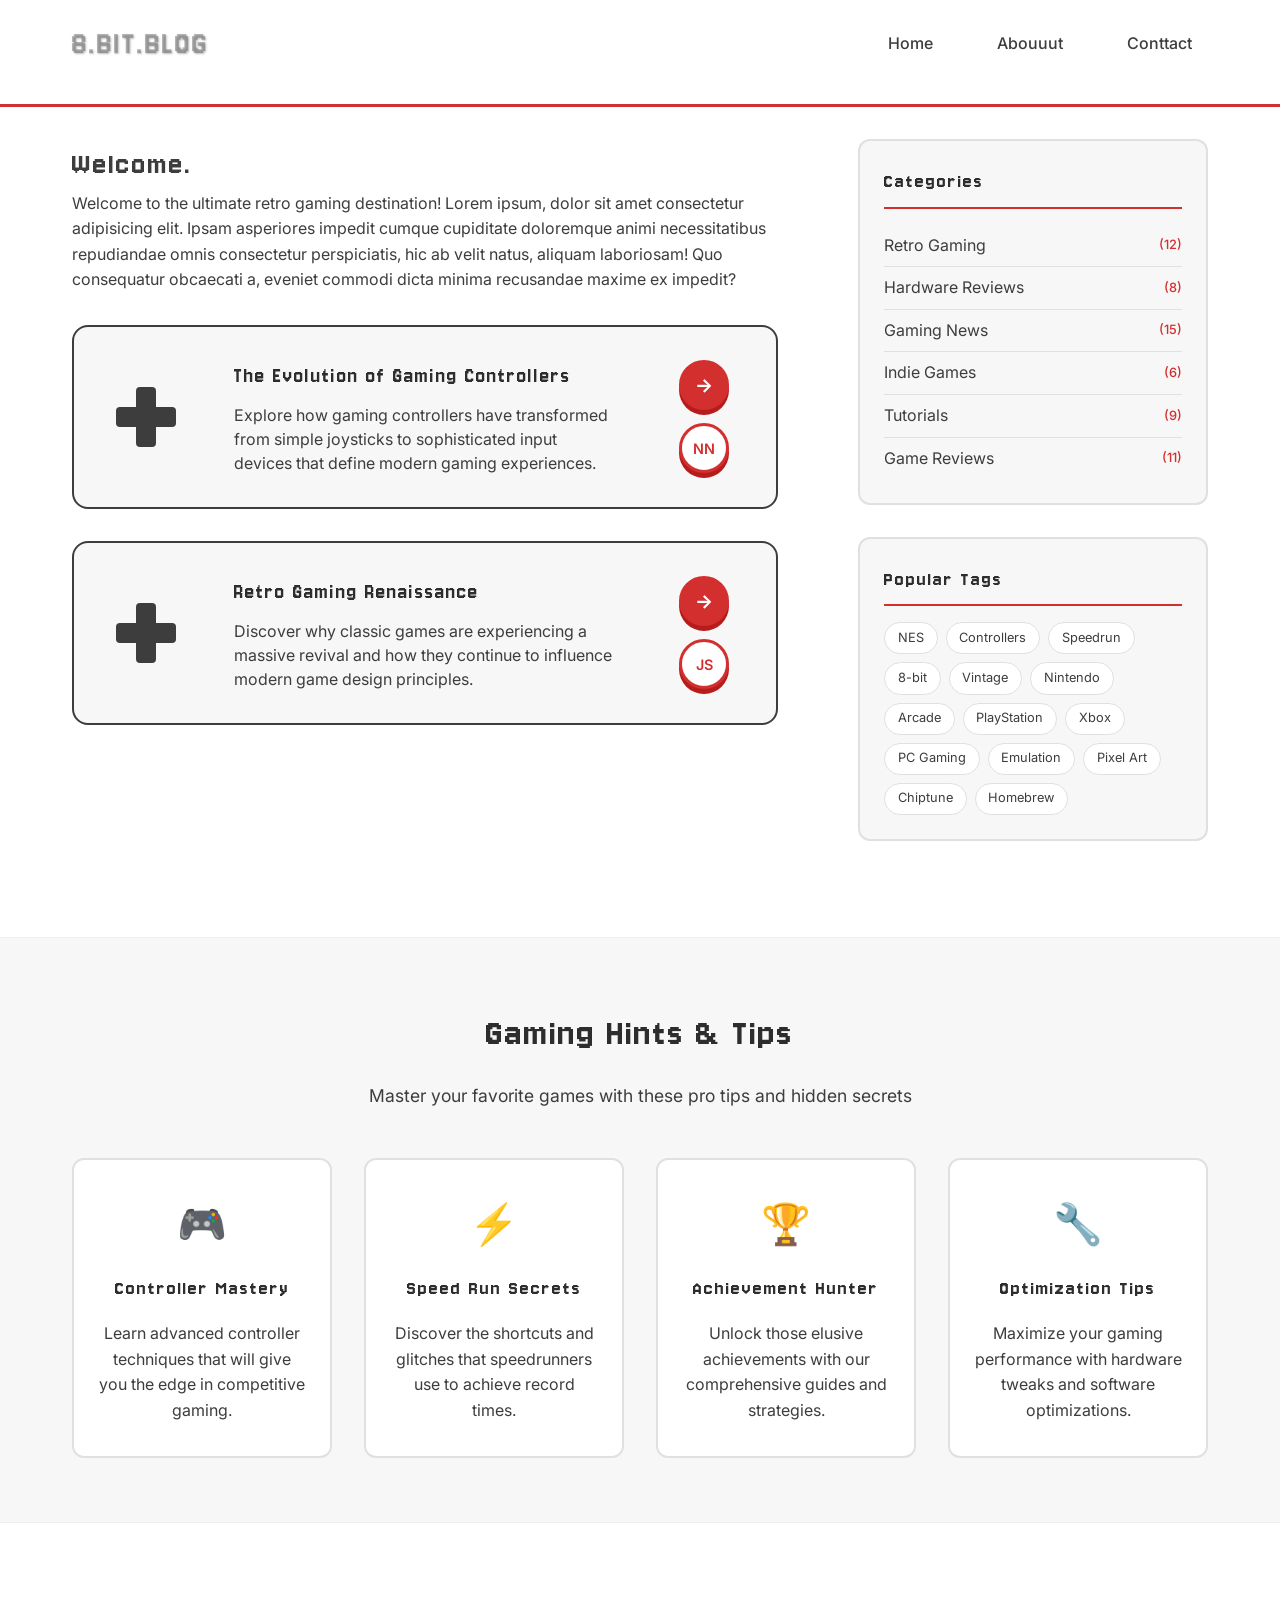
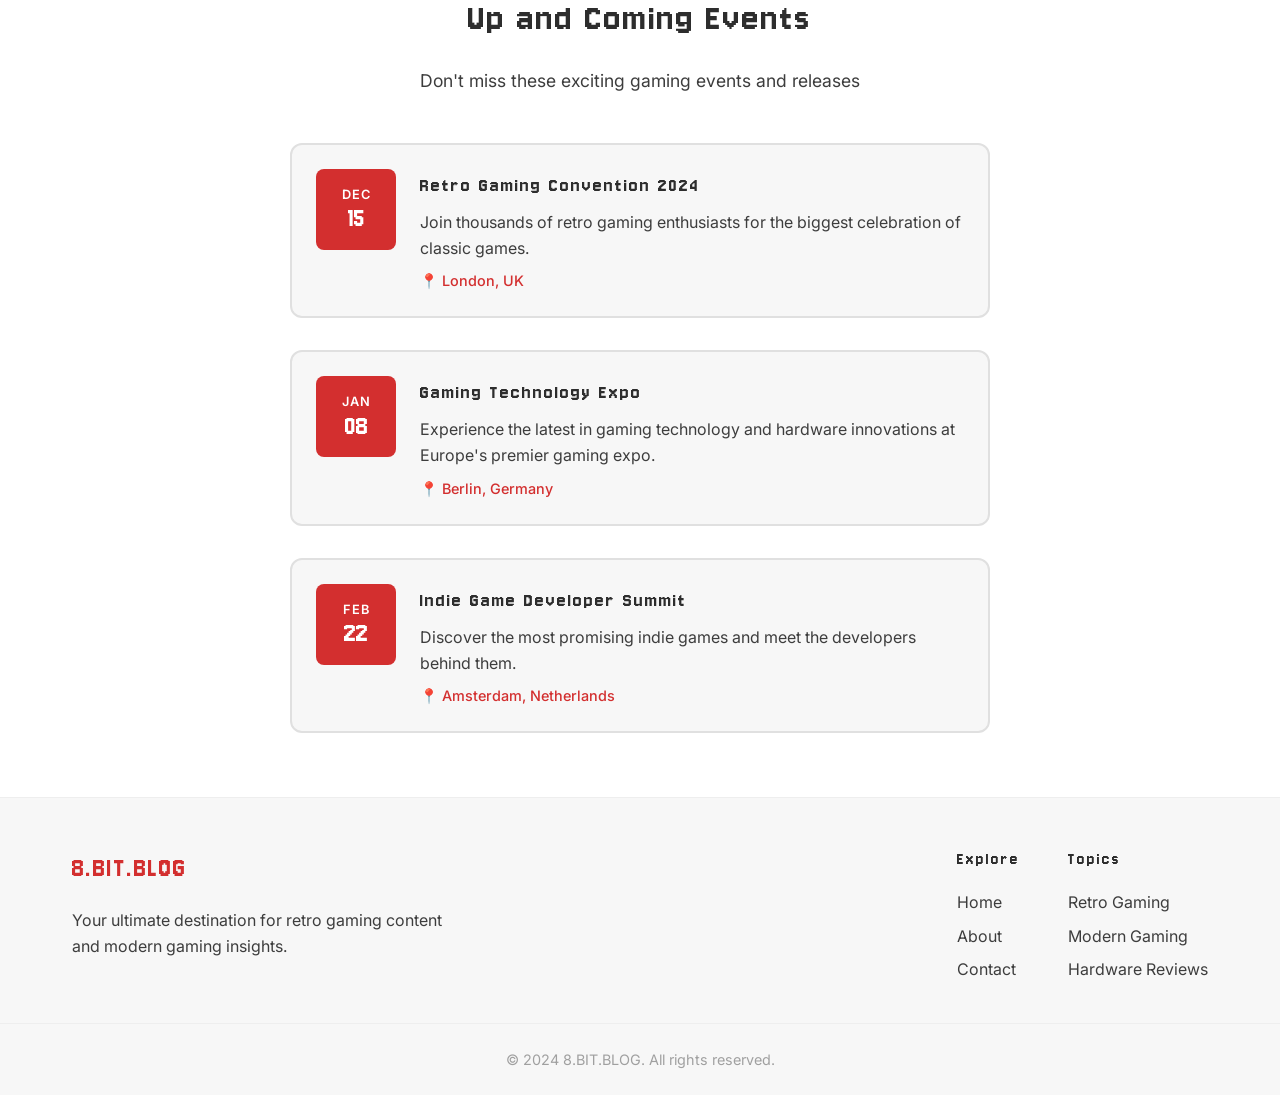
==== commit ee17680f: "add link to newsletter" ====
--- a/index.html
+++ b/index.html
@@ -11,7 +11,7 @@
         <a href="index.html" class="nav-logo">8.BIT.BLOG</a>
         <ul class="nav-links">
           <li><a href="index.html">Home</a></li>
-          <li><a href="about.html">About</a></li>
+          <li><a href="about.html">Abouuut</a></li>
           <li><a href="contact.html">Conttact</a></li>
         </ul>
       </div>
--- a/assets/styles.css
+++ b/assets/styles.css
@@ -55,7 +55,7 @@
 
 .nav-logo {
   font-size: 2.2rem;
-  color: var(--retro-red);
+  color: var(--retro-shadow);
   text-decoration: none;
   text-shadow: 1px 1px 2px var(--retro-shadow);
   font-weight: normal;
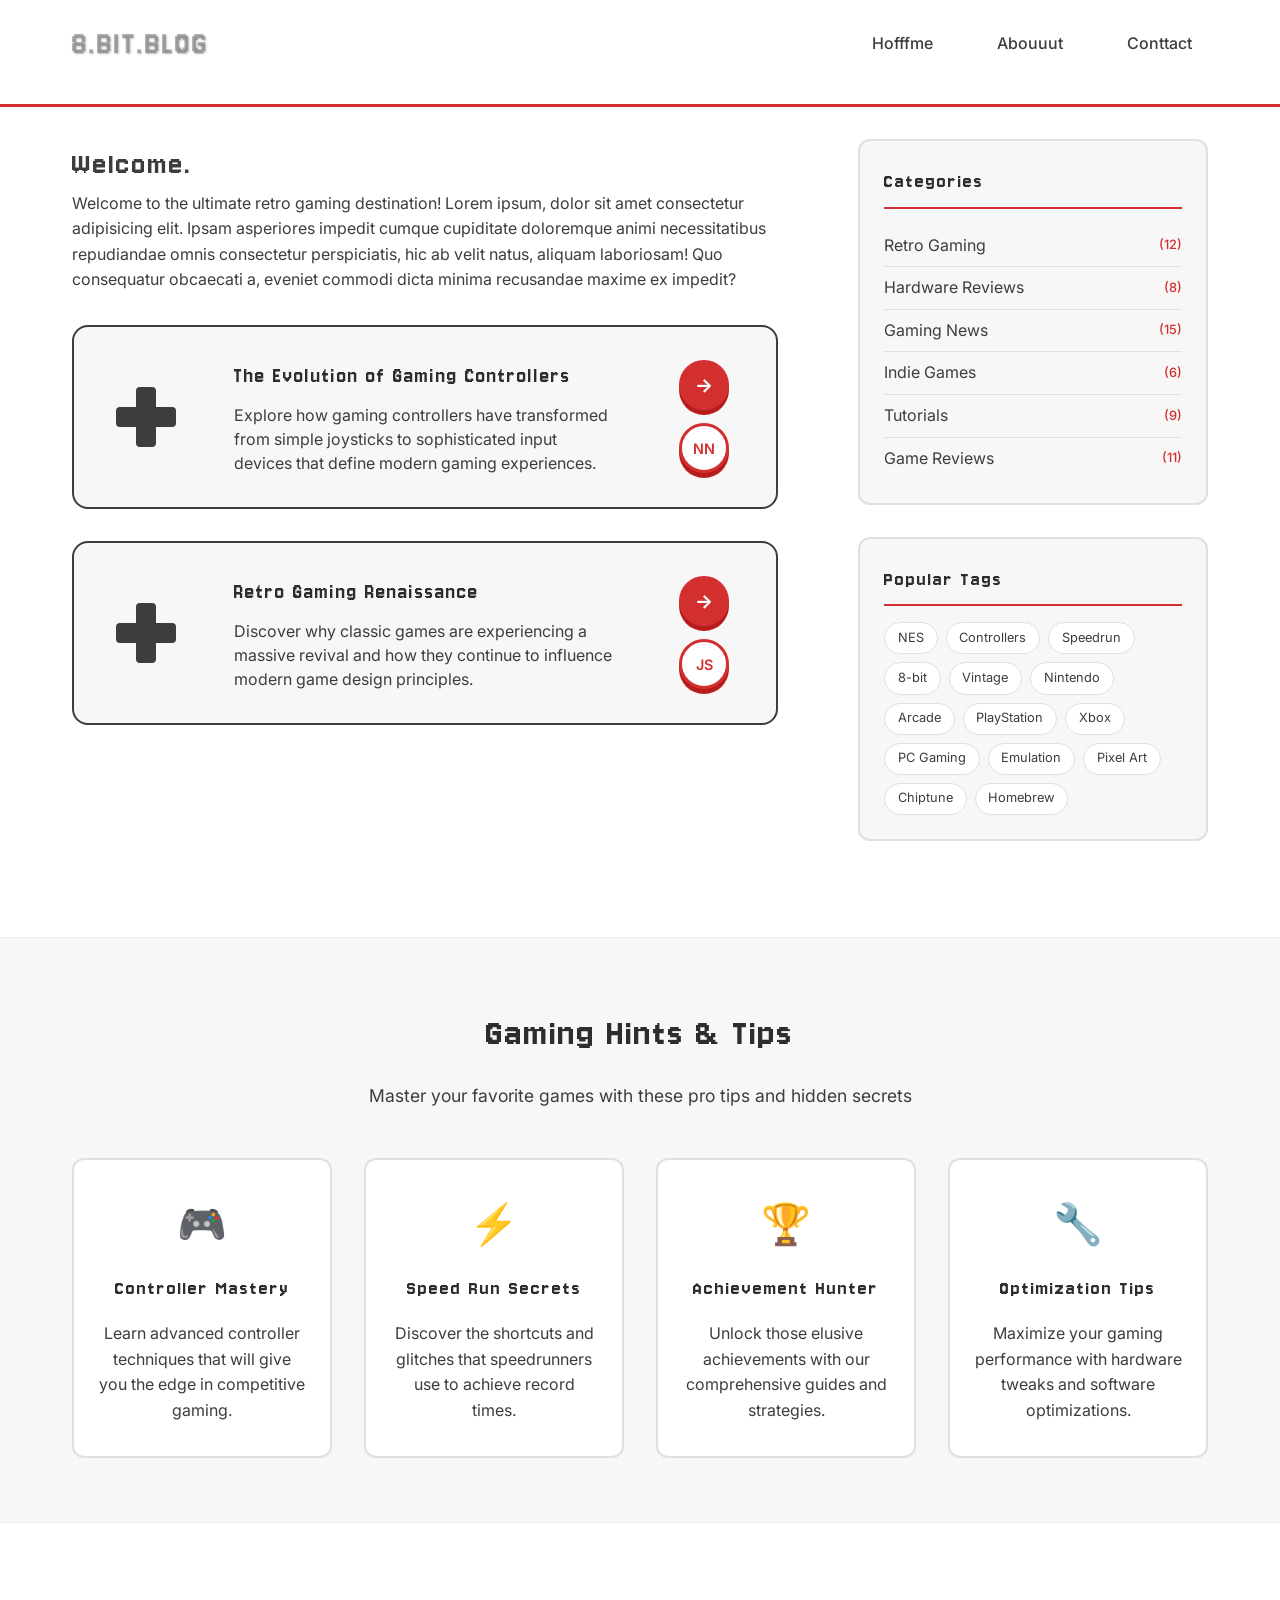
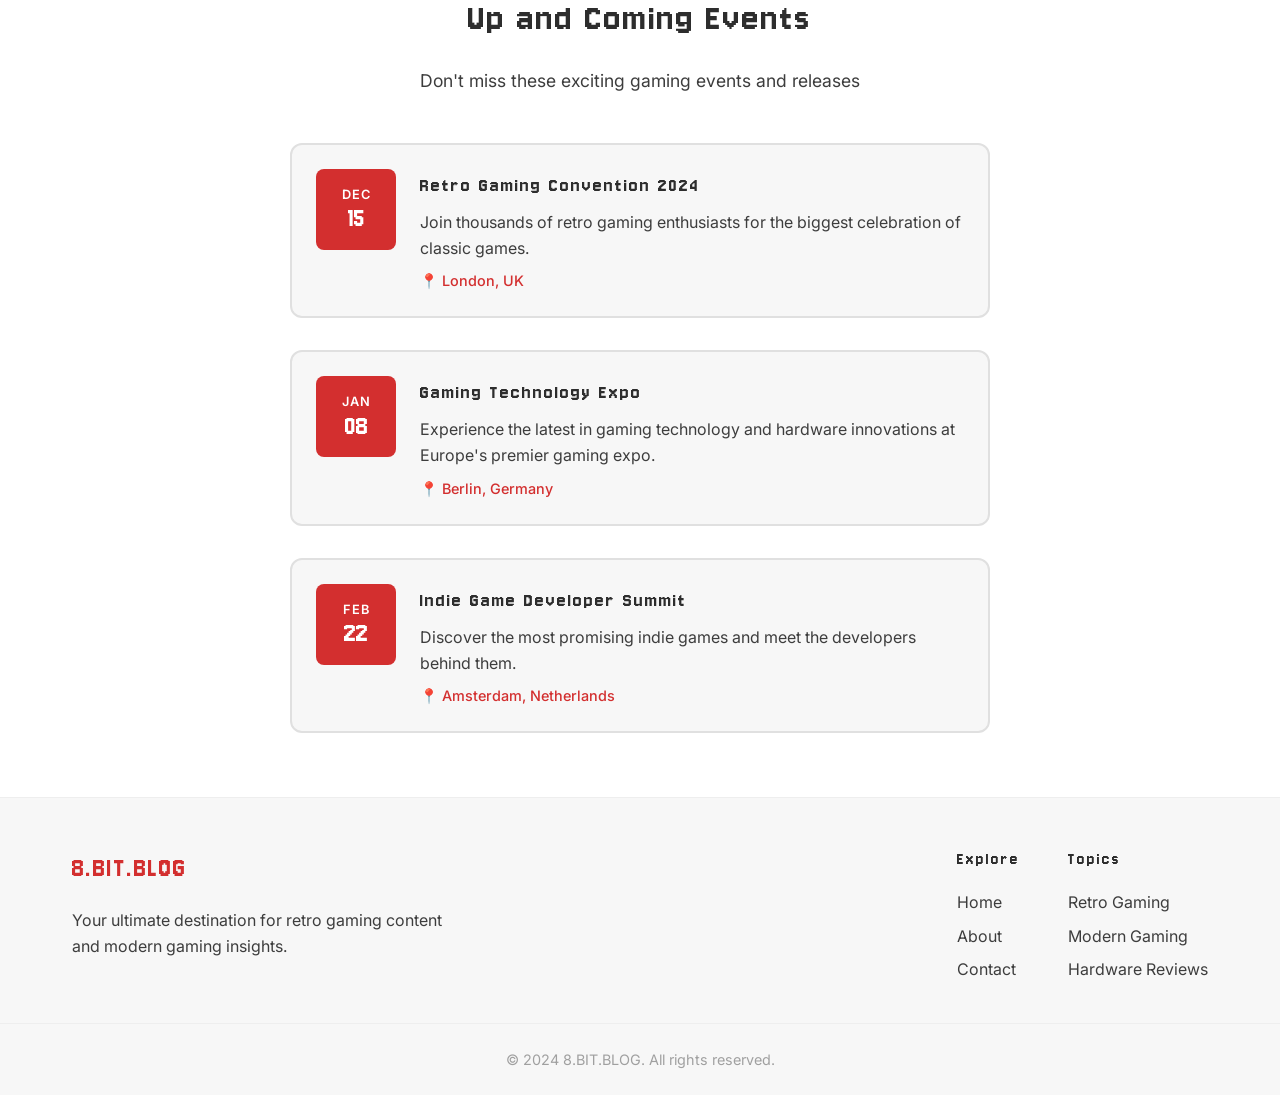
==== commit 963e97b4: "add footer content to all other pages" ====
--- a/index.html
+++ b/index.html
@@ -10,7 +10,7 @@
       <div class="nav-container">
         <a href="index.html" class="nav-logo">8.BIT.BLOG</a>
         <ul class="nav-links">
-          <li><a href="index.html">Home</a></li>
+          <li><a href="index.html">Hofffme</a></li>
           <li><a href="about.html">Abouuut</a></li>
           <li><a href="contact.html">Conttact</a></li>
         </ul>
